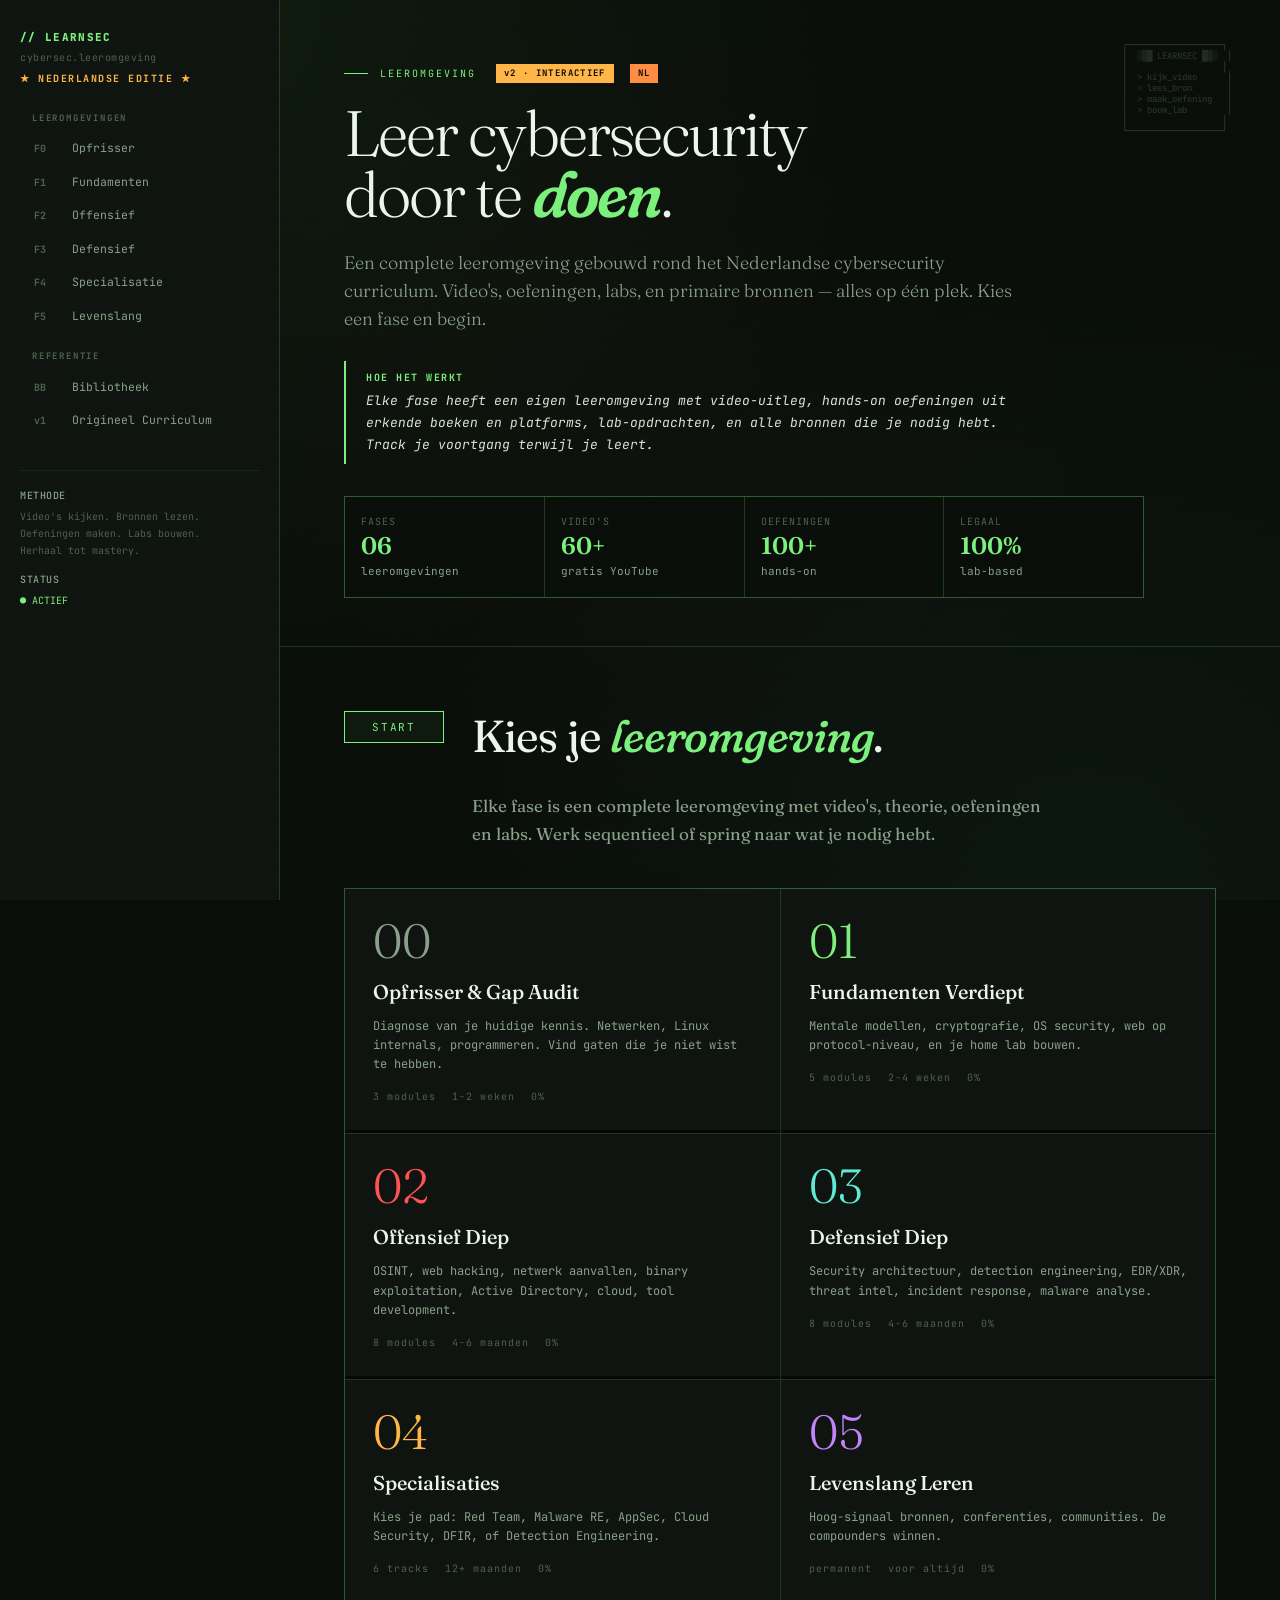
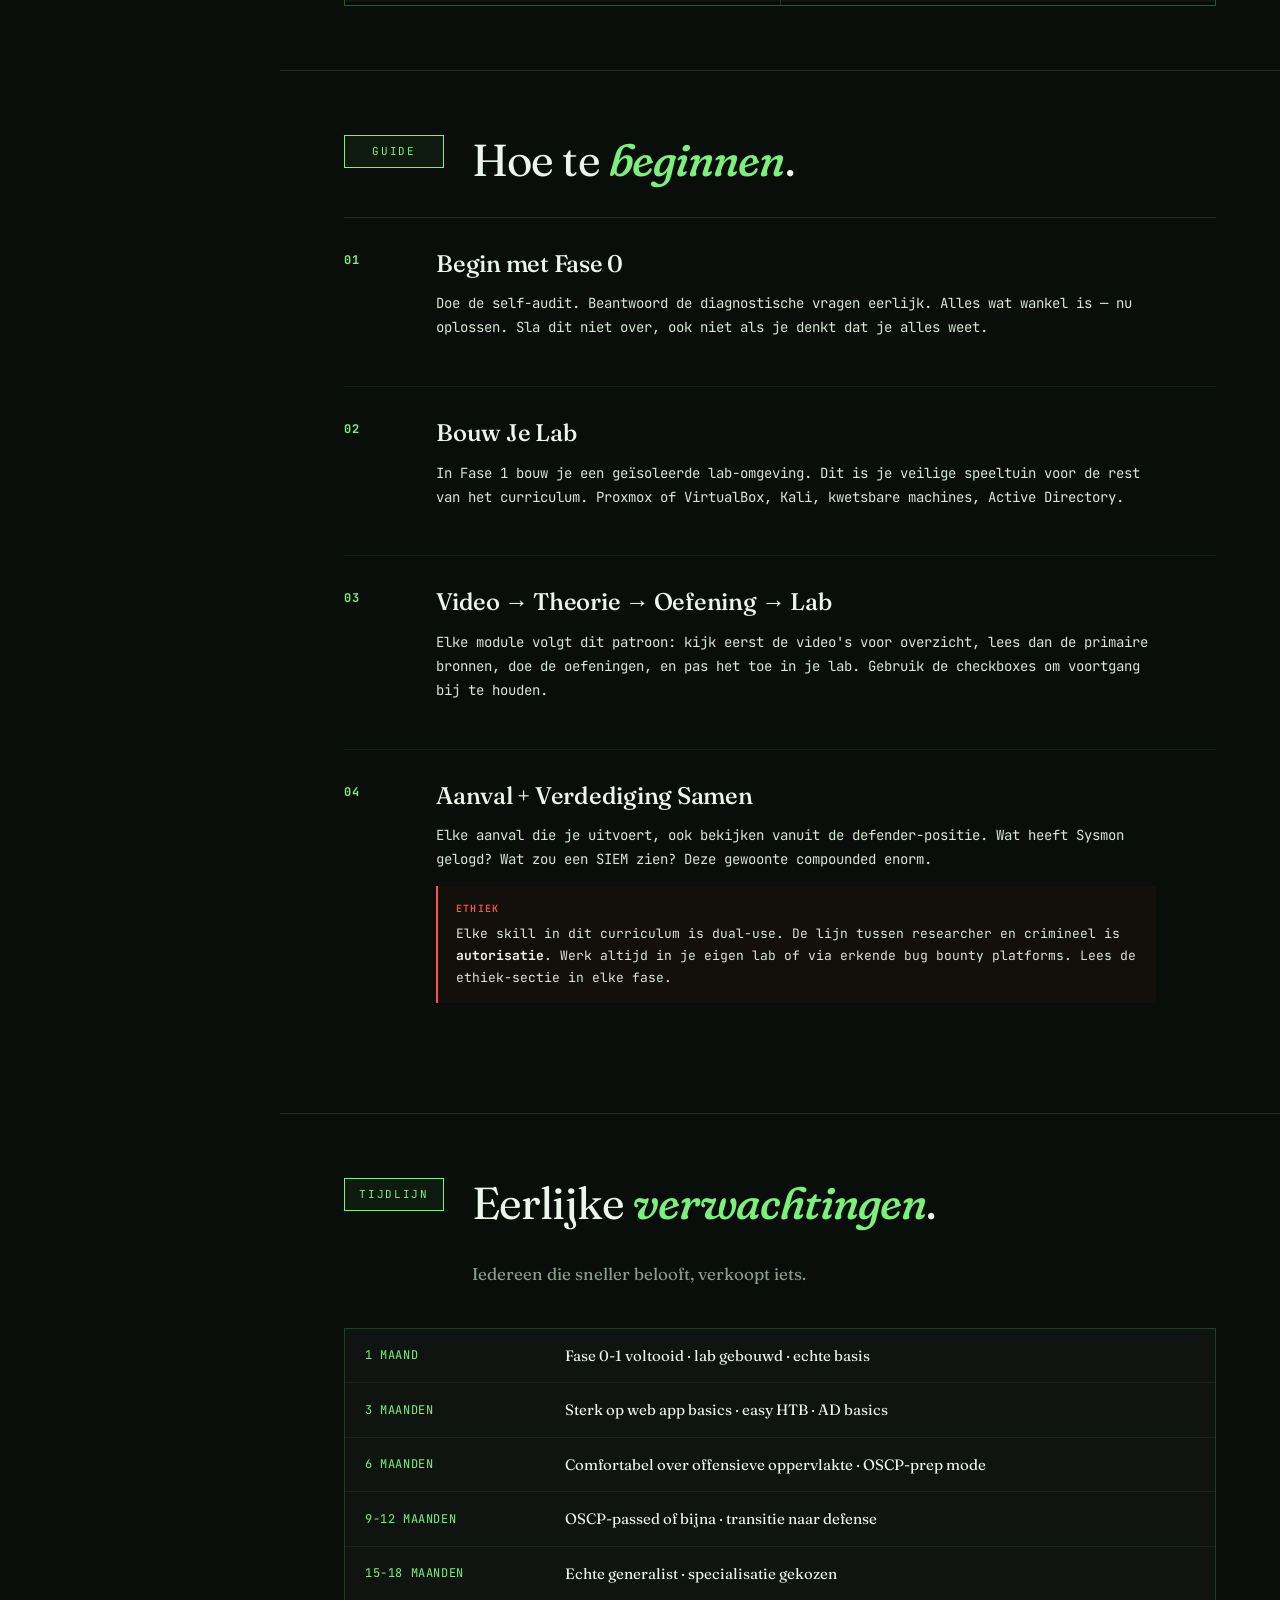
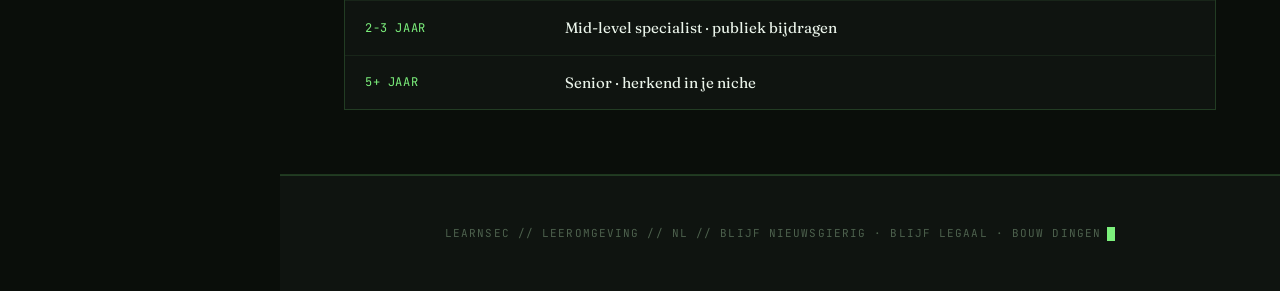
==== index.html @ a3b16a24 "Initial commit: LearnSec cybersecurity learning environment Dutch cybersecurity curriculum with 6 ph" ====
<!DOCTYPE html>
<html lang="nl">
<head>
<meta charset="UTF-8">
<meta name="viewport" content="width=device-width, initial-scale=1.0">
<meta name="phase-id" content="hub">
<title>LearnSec // Cybersecurity Leeromgeving</title>
<link rel="preconnect" href="https://fonts.googleapis.com">
<link rel="preconnect" href="https://fonts.gstatic.com" crossorigin>
<link href="https://fonts.googleapis.com/css2?family=JetBrains+Mono:wght@300;400;500;700;800&family=Fraunces:opsz,wght,SOFT@9..144,300;9..144,400;9..144,600;9..144,800&display=swap" rel="stylesheet">
<link rel="stylesheet" href="css/style.css">
</head>
<body>

<div class="frame">

  <aside>
    <div class="brand">// LEARNSEC</div>
    <div class="brand-sub">cybersec.leeromgeving</div>
    <div class="edition">&#9733; NEDERLANDSE EDITIE &#9733;</div>

    <div class="nav-section">
      <div class="nav-section-title">LEEROMGEVINGEN</div>
      <nav>
        <a href="pages/fase-0.html" class="phase-0"><span class="num">F0</span>Opfrisser</a>
        <a href="pages/fase-1.html"><span class="num">F1</span>Fundamenten</a>
        <a href="pages/fase-2.html" class="phase-2"><span class="num">F2</span>Offensief</a>
        <a href="pages/fase-3.html" class="phase-3"><span class="num">F3</span>Defensief</a>
        <a href="pages/fase-4.html" class="phase-4"><span class="num">F4</span>Specialisatie</a>
        <a href="pages/fase-5.html" class="phase-5"><span class="num">F5</span>Levenslang</a>
      </nav>
    </div>

    <div class="nav-section">
      <div class="nav-section-title">REFERENTIE</div>
      <nav>
        <a href="pages/bibliotheek.html"><span class="num">BB</span>Bibliotheek</a>
        <a href="cybersecurity_curriculum_NL.html"><span class="num">v1</span>Origineel Curriculum</a>
      </nav>
    </div>

    <div class="meta">
      <strong>METHODE</strong>
      Video's kijken. Bronnen lezen.<br>
      Oefeningen maken. Labs bouwen.<br>
      Herhaal tot mastery.
      <strong>STATUS</strong>
      <span style="color: var(--accent);">&#9679; ACTIEF</span>
    </div>
  </aside>

  <main id="top">

    <!-- HERO -->
    <div class="hero">
      <div class="ascii-dec">&#9484;&#9472;&#9472;&#9472;&#9472;&#9472;&#9472;&#9472;&#9472;&#9472;&#9472;&#9472;&#9472;&#9472;&#9472;&#9472;&#9472;&#9472;&#9472;&#9472;&#9488;
&#9474;  &#9617;&#9618;&#9619; LEARNSEC &#9619;&#9618;&#9617;  &#9474;
&#9474;                   &#9474;
&#9474;  > kijk_video      &#9474;
&#9474;  > lees_bron       &#9474;
&#9474;  > maak_oefening   &#9474;
&#9474;  > bouw_lab        &#9474;
&#9474;                   &#9474;
&#9492;&#9472;&#9472;&#9472;&#9472;&#9472;&#9472;&#9472;&#9472;&#9472;&#9472;&#9472;&#9472;&#9472;&#9472;&#9472;&#9472;&#9472;&#9472;&#9472;&#9496;</div>

      <div class="tag">LEEROMGEVING <span class="v2-badge">v2 &middot; INTERACTIEF</span><span class="lang">NL</span></div>
      <h1>Leer cybersecurity<br>door te <em>doen</em>.</h1>
      <p class="lede">Een complete leeromgeving gebouwd rond het Nederlandse cybersecurity curriculum. Video's, oefeningen, labs, en primaire bronnen &mdash; alles op &eacute;&eacute;n plek. Kies een fase en begin.</p>

      <div class="philosophy">
        <strong>HOE HET WERKT</strong>
        Elke fase heeft een eigen leeromgeving met video-uitleg, hands-on oefeningen uit erkende boeken en platforms, lab-opdrachten, en alle bronnen die je nodig hebt. Track je voortgang terwijl je leert.
      </div>

      <div class="hero-stats">
        <div class="stat"><div class="k">FASES</div><div class="v">06</div><div class="u">leeromgevingen</div></div>
        <div class="stat"><div class="k">VIDEO'S</div><div class="v">60+</div><div class="u">gratis YouTube</div></div>
        <div class="stat"><div class="k">OEFENINGEN</div><div class="v">100+</div><div class="u">hands-on</div></div>
        <div class="stat"><div class="k">LEGAAL</div><div class="v">100%</div><div class="u">lab-based</div></div>
      </div>
    </div>

    <!-- PHASE GRID -->
    <section>
      <div class="section-head">
        <div class="badge">START</div>
        <div>
          <h2>Kies je <em>leeromgeving</em>.</h2>
        </div>
      </div>
      <p class="section-intro">Elke fase is een complete leeromgeving met video's, theorie, oefeningen en labs. Werk sequentieel of spring naar wat je nodig hebt.</p>

      <div class="phase-grid">

        <a href="pages/fase-0.html" class="phase-card p0" data-phase="fase-0">
          <div class="phase-num">00</div>
          <div class="phase-title">Opfrisser &amp; Gap Audit</div>
          <div class="phase-desc">Diagnose van je huidige kennis. Netwerken, Linux internals, programmeren. Vind gaten die je niet wist te hebben.</div>
          <div class="phase-meta">
            <span>3 modules</span>
            <span>1-2 weken</span>
            <span class="phase-pct"></span>
          </div>
          <div class="phase-progress"><div class="fill"></div></div>
        </a>

        <a href="pages/fase-1.html" class="phase-card p1" data-phase="fase-1">
          <div class="phase-num">01</div>
          <div class="phase-title">Fundamenten Verdiept</div>
          <div class="phase-desc">Mentale modellen, cryptografie, OS security, web op protocol-niveau, en je home lab bouwen.</div>
          <div class="phase-meta">
            <span>5 modules</span>
            <span>2-4 weken</span>
            <span class="phase-pct"></span>
          </div>
          <div class="phase-progress"><div class="fill"></div></div>
        </a>

        <a href="pages/fase-2.html" class="phase-card p2" data-phase="fase-2">
          <div class="phase-num">02</div>
          <div class="phase-title">Offensief Diep</div>
          <div class="phase-desc">OSINT, web hacking, netwerk aanvallen, binary exploitation, Active Directory, cloud, tool development.</div>
          <div class="phase-meta">
            <span>8 modules</span>
            <span>4-6 maanden</span>
            <span class="phase-pct"></span>
          </div>
          <div class="phase-progress"><div class="fill"></div></div>
        </a>

        <a href="pages/fase-3.html" class="phase-card p3" data-phase="fase-3">
          <div class="phase-num">03</div>
          <div class="phase-title">Defensief Diep</div>
          <div class="phase-desc">Security architectuur, detection engineering, EDR/XDR, threat intel, incident response, malware analyse.</div>
          <div class="phase-meta">
            <span>8 modules</span>
            <span>4-6 maanden</span>
            <span class="phase-pct"></span>
          </div>
          <div class="phase-progress"><div class="fill"></div></div>
        </a>

        <a href="pages/fase-4.html" class="phase-card p4" data-phase="fase-4">
          <div class="phase-num">04</div>
          <div class="phase-title">Specialisaties</div>
          <div class="phase-desc">Kies je pad: Red Team, Malware RE, AppSec, Cloud Security, DFIR, of Detection Engineering.</div>
          <div class="phase-meta">
            <span>6 tracks</span>
            <span>12+ maanden</span>
            <span class="phase-pct"></span>
          </div>
          <div class="phase-progress"><div class="fill"></div></div>
        </a>

        <a href="pages/fase-5.html" class="phase-card p5" data-phase="fase-5">
          <div class="phase-num">05</div>
          <div class="phase-title">Levenslang Leren</div>
          <div class="phase-desc">Hoog-signaal bronnen, conferenties, communities. De compounders winnen.</div>
          <div class="phase-meta">
            <span>permanent</span>
            <span>voor altijd</span>
            <span class="phase-pct"></span>
          </div>
          <div class="phase-progress"><div class="fill"></div></div>
        </a>

      </div>
    </section>

    <!-- QUICK START -->
    <section>
      <div class="section-head">
        <div class="badge">GUIDE</div>
        <div>
          <h2>Hoe te <em>beginnen</em>.</h2>
        </div>
      </div>

      <div class="modules">
        <div class="module">
          <div class="num">01</div>
          <div class="body">
            <h3>Begin met Fase 0</h3>
            <p class="desc">Doe de self-audit. Beantwoord de diagnostische vragen eerlijk. Alles wat wankel is &mdash; nu oplossen. Sla dit niet over, ook niet als je denkt dat je alles weet.</p>
          </div>
        </div>

        <div class="module">
          <div class="num">02</div>
          <div class="body">
            <h3>Bouw Je Lab</h3>
            <p class="desc">In Fase 1 bouw je een ge&iuml;soleerde lab-omgeving. Dit is je veilige speeltuin voor de rest van het curriculum. Proxmox of VirtualBox, Kali, kwetsbare machines, Active Directory.</p>
          </div>
        </div>

        <div class="module">
          <div class="num">03</div>
          <div class="body">
            <h3>Video &rarr; Theorie &rarr; Oefening &rarr; Lab</h3>
            <p class="desc">Elke module volgt dit patroon: kijk eerst de video's voor overzicht, lees dan de primaire bronnen, doe de oefeningen, en pas het toe in je lab. Gebruik de checkboxes om voortgang bij te houden.</p>
          </div>
        </div>

        <div class="module">
          <div class="num">04</div>
          <div class="body">
            <h3>Aanval + Verdediging Samen</h3>
            <p class="desc">Elke aanval die je uitvoert, ook bekijken vanuit de defender-positie. Wat heeft Sysmon gelogd? Wat zou een SIEM zien? Deze gewoonte compounded enorm.</p>
            <div class="callout warn">
              <strong class="label">Ethiek</strong>
              Elke skill in dit curriculum is dual-use. De lijn tussen researcher en crimineel is <strong>autorisatie</strong>. Werk altijd in je eigen lab of via erkende bug bounty platforms. Lees de ethiek-sectie in elke fase.
            </div>
          </div>
        </div>
      </div>
    </section>

    <!-- TIMELINE -->
    <section>
      <div class="section-head">
        <div class="badge">TIJDLIJN</div>
        <div>
          <h2>Eerlijke <em>verwachtingen</em>.</h2>
        </div>
      </div>
      <p class="section-intro">Iedereen die sneller belooft, verkoopt iets.</p>

      <div class="timeline">
        <div class="row"><div class="time">1 MAAND</div><div class="state">Fase 0-1 voltooid &middot; lab gebouwd &middot; echte basis</div></div>
        <div class="row"><div class="time">3 MAANDEN</div><div class="state">Sterk op web app basics &middot; easy HTB &middot; AD basics</div></div>
        <div class="row"><div class="time">6 MAANDEN</div><div class="state">Comfortabel over offensieve oppervlakte &middot; OSCP-prep mode</div></div>
        <div class="row"><div class="time">9-12 MAANDEN</div><div class="state">OSCP-passed of bijna &middot; transitie naar defense</div></div>
        <div class="row"><div class="time">15-18 MAANDEN</div><div class="state">Echte generalist &middot; specialisatie gekozen</div></div>
        <div class="row"><div class="time">2-3 JAAR</div><div class="state">Mid-level specialist &middot; publiek bijdragen</div></div>
        <div class="row"><div class="time">5+ JAAR</div><div class="state">Senior &middot; herkend in je niche</div></div>
      </div>
    </section>

    <footer>
      LEARNSEC // LEEROMGEVING // NL // BLIJF NIEUWSGIERIG &middot; BLIJF LEGAAL &middot; BOUW DINGEN<span class="cursor"></span>
    </footer>

  </main>
</div>

<script src="js/progress.js"></script>
</body>
</html>
---- css/style.css ----
/* ============================================================
   LEARNSEC — Shared Design System
   Dark hacker aesthetic · Dutch cybersecurity curriculum
   ============================================================ */

:root {
  --bg: #0a0e0a;
  --bg-elev: #0f1410;
  --bg-panel: #131913;
  --bg-deep: #060906;
  --bg-card: #111611;
  --ink: #d8e6d8;
  --ink-bright: #ebf5eb;
  --ink-dim: #8aa08a;
  --ink-faint: #4d614d;
  --accent: #7cf07c;
  --accent-hot: #ff5252;
  --accent-amber: #ffb547;
  --accent-cyan: #5eead4;
  --accent-violet: #c084fc;
  --accent-orange: #ff8c42;
  --rule: rgba(124, 240, 124, 0.18);
  --rule-soft: rgba(124, 240, 124, 0.08);
  --mono: 'JetBrains Mono', ui-monospace, SFMono-Regular, monospace;
  --serif: 'Fraunces', Georgia, serif;
  --radius: 2px;
  --transition: 0.15s ease;
}

/* ---- RESET ---- */
*, *::before, *::after { box-sizing: border-box; margin: 0; padding: 0; }
html { scroll-behavior: smooth; }

body {
  background: var(--bg);
  color: var(--ink);
  font-family: var(--mono);
  font-size: 14px;
  line-height: 1.7;
  min-height: 100vh;
  overflow-x: hidden;
}

/* Scanline overlay */
body::before {
  content: '';
  position: fixed; inset: 0;
  background: repeating-linear-gradient(0deg,
    rgba(124, 240, 124, 0.022) 0px,
    rgba(124, 240, 124, 0.022) 1px,
    transparent 1px, transparent 3px);
  pointer-events: none;
  z-index: 1000;
  mix-blend-mode: overlay;
}

/* Ambient glow */
body::after {
  content: '';
  position: fixed; inset: 0;
  background-image:
    radial-gradient(circle at 15% 0%, rgba(124, 240, 124, 0.06) 0%, transparent 50%),
    radial-gradient(circle at 85% 100%, rgba(94, 234, 212, 0.04) 0%, transparent 50%),
    radial-gradient(circle at 50% 50%, rgba(255, 82, 82, 0.02) 0%, transparent 60%);
  pointer-events: none;
  z-index: -1;
}

/* ---- SELECTION ---- */
::selection { background: var(--accent); color: var(--bg); }

/* ---- SCROLLBAR ---- */
::-webkit-scrollbar { width: 8px; height: 8px; }
::-webkit-scrollbar-track { background: var(--bg); }
::-webkit-scrollbar-thumb { background: var(--rule); border-radius: 4px; }
::-webkit-scrollbar-thumb:hover { background: var(--accent); }

/* ============================================================
   LAYOUT — Sidebar + Main
   ============================================================ */

.frame {
  display: grid;
  grid-template-columns: 280px 1fr;
  min-height: 100vh;
}

/* ---- SIDEBAR ---- */
aside {
  background: var(--bg-elev);
  border-right: 1px solid var(--rule);
  padding: 28px 20px;
  position: sticky;
  top: 0;
  height: 100vh;
  overflow-y: auto;
  display: flex;
  flex-direction: column;
}

aside .brand {
  font-family: var(--mono);
  font-weight: 800;
  font-size: 11px;
  letter-spacing: 0.12em;
  color: var(--accent);
  margin-bottom: 2px;
}

aside .brand-sub {
  font-size: 10px;
  color: var(--ink-faint);
  margin-bottom: 4px;
  letter-spacing: 0.05em;
}

aside .edition {
  font-size: 10px;
  color: var(--accent-amber);
  letter-spacing: 0.15em;
  font-weight: 700;
  margin-bottom: 24px;
}

aside .nav-section { margin-bottom: 18px; }

aside .nav-section-title {
  font-size: 9px;
  color: var(--ink-faint);
  letter-spacing: 0.2em;
  padding: 0 12px 6px;
  font-weight: 700;
}

aside nav { display: flex; flex-direction: column; gap: 2px; }

aside nav a {
  color: var(--ink-dim);
  text-decoration: none;
  padding: 6px 12px;
  font-size: 11.5px;
  border-left: 2px solid transparent;
  transition: all var(--transition);
  display: flex;
  gap: 10px;
  align-items: baseline;
}

aside nav a:hover,
aside nav a.active {
  color: var(--accent);
  border-left-color: var(--accent);
  background: rgba(124, 240, 124, 0.04);
}

aside nav a .num {
  font-weight: 700;
  color: var(--ink-faint);
  min-width: 28px;
  font-size: 10px;
}

aside nav a:hover .num,
aside nav a.active .num { color: var(--accent); }

/* Phase color variants for nav */
aside nav a.phase-0:hover,
aside nav a.phase-0.active { color: var(--ink-dim); border-left-color: var(--ink-dim); }
aside nav a.phase-2:hover,
aside nav a.phase-2.active { color: var(--accent-hot); border-left-color: var(--accent-hot); }
aside nav a.phase-3:hover,
aside nav a.phase-3.active { color: var(--accent-cyan); border-left-color: var(--accent-cyan); }
aside nav a.phase-4:hover,
aside nav a.phase-4.active { color: var(--accent-amber); border-left-color: var(--accent-amber); }
aside nav a.phase-5:hover,
aside nav a.phase-5.active { color: var(--accent-violet); border-left-color: var(--accent-violet); }

aside .back-link {
  margin-top: auto;
  padding-top: 16px;
  border-top: 1px solid var(--rule-soft);
}

aside .back-link a {
  color: var(--ink-faint);
  text-decoration: none;
  font-size: 11px;
  display: flex;
  align-items: center;
  gap: 8px;
  transition: color var(--transition);
}

aside .back-link a:hover { color: var(--accent); }

aside .meta {
  margin-top: 16px;
  padding-top: 16px;
  border-top: 1px solid var(--rule-soft);
  font-size: 10px;
  color: var(--ink-faint);
  line-height: 1.7;
}

aside .meta strong {
  color: var(--ink-dim);
  display: block;
  margin-bottom: 4px;
  margin-top: 12px;
  font-weight: 500;
  letter-spacing: 0.05em;
}

aside .meta strong:first-child { margin-top: 0; }

/* ---- MAIN ---- */
main { padding: 0; max-width: 100%; overflow-x: hidden; }

/* ---- INLINE LINKS ---- */
main a {
  color: var(--accent-cyan);
  text-decoration: none;
  border-bottom: 1px dotted rgba(94, 234, 212, 0.4);
  transition: all var(--transition);
}
main a:hover {
  color: var(--accent);
  border-bottom-color: var(--accent);
  background: rgba(124, 240, 124, 0.05);
}
main a:visited { color: var(--accent-violet); border-bottom-color: rgba(192, 132, 252, 0.3); }
main a:visited:hover { color: var(--accent); border-bottom-color: var(--accent); }

/* ============================================================
   HERO SECTION
   ============================================================ */

.hero {
  padding: 64px 64px 48px;
  border-bottom: 1px solid var(--rule);
  position: relative;
  overflow: hidden;
}

.hero .tag {
  font-size: 10px;
  letter-spacing: 0.2em;
  color: var(--accent);
  margin-bottom: 20px;
  display: flex;
  align-items: center;
  gap: 12px;
}

.hero .tag::before { content: ''; width: 24px; height: 1px; background: var(--accent); }

.hero .tag .badge-pill {
  padding: 2px 8px;
  letter-spacing: 0.15em;
  font-weight: 700;
  font-size: 9px;
  margin-left: 4px;
  color: var(--bg);
}

.hero .tag .v2-badge { background: var(--accent-amber); color: var(--bg); padding: 2px 8px; letter-spacing: 0.15em; font-weight: 700; font-size: 9px; margin-left: 8px; }
.hero .tag .lang { background: var(--accent-orange); color: var(--bg); padding: 2px 8px; letter-spacing: 0.15em; font-weight: 700; font-size: 9px; margin-left: 4px; }
.hero .tag .phase-badge { background: var(--accent); color: var(--bg); padding: 2px 8px; letter-spacing: 0.15em; font-weight: 700; font-size: 9px; margin-left: 4px; }

.hero h1 {
  font-family: var(--serif);
  font-weight: 300;
  font-size: clamp(40px, 5vw, 72px);
  line-height: 0.95;
  letter-spacing: -0.03em;
  margin-bottom: 24px;
  color: var(--ink-bright);
}

.hero h1 em {
  font-style: italic;
  font-weight: 600;
  color: var(--accent);
  font-variation-settings: "SOFT" 80;
}

.hero .lede {
  font-family: var(--serif);
  font-weight: 300;
  font-size: 18px;
  line-height: 1.55;
  color: var(--ink-dim);
  max-width: 680px;
  margin-bottom: 28px;
}

.hero .philosophy {
  border-left: 2px solid var(--accent);
  padding: 8px 0 8px 20px;
  margin-bottom: 32px;
  max-width: 680px;
  color: var(--ink);
  font-size: 13px;
  font-style: italic;
}

.hero .philosophy strong {
  color: var(--accent);
  font-style: normal;
  display: block;
  margin-bottom: 4px;
  font-size: 10px;
  letter-spacing: 0.15em;
}

/* Hero Stats Grid */
.hero-stats {
  display: grid;
  grid-template-columns: repeat(auto-fit, minmax(160px, 1fr));
  gap: 1px;
  background: var(--rule);
  border: 1px solid var(--rule);
  max-width: 800px;
}

.hero-stats .stat { background: var(--bg); padding: 16px; }
.hero-stats .stat .k { font-size: 10px; color: var(--ink-faint); letter-spacing: 0.1em; margin-bottom: 4px; }
.hero-stats .stat .v { font-family: var(--serif); font-size: 24px; font-weight: 600; color: var(--accent); line-height: 1; }
.hero-stats .stat .u { font-size: 11px; color: var(--ink-dim); margin-top: 4px; }

/* ============================================================
   SECTION
   ============================================================ */

section {
  padding: 64px;
  border-bottom: 1px solid var(--rule);
}

.section-head {
  display: grid;
  grid-template-columns: 100px 1fr;
  gap: 28px;
  margin-bottom: 32px;
  align-items: start;
}

.section-head .badge {
  font-family: var(--mono);
  font-size: 11px;
  letter-spacing: 0.15em;
  border: 1px solid var(--accent);
  padding: 6px 10px;
  text-align: center;
  color: var(--accent);
  background: rgba(124, 240, 124, 0.05);
}

.section-head h2 {
  font-family: var(--serif);
  font-size: clamp(28px, 3.5vw, 48px);
  font-weight: 400;
  line-height: 1.1;
  letter-spacing: -0.02em;
  color: var(--ink-bright);
}

.section-head h2 em {
  font-style: italic;
  color: var(--accent);
  font-weight: 500;
  font-variation-settings: "SOFT" 80;
}

.section-head .duration {
  font-size: 11px;
  color: var(--ink-faint);
  margin-top: 10px;
  letter-spacing: 0.1em;
}

.section-intro {
  font-family: var(--serif);
  font-size: 17px;
  line-height: 1.65;
  color: var(--ink-dim);
  max-width: 720px;
  margin-bottom: 40px;
  padding-left: 128px;
}

/* Phase color variants */
.phase-0 .section-head .badge { border-color: var(--ink-dim); color: var(--ink-dim); background: rgba(138,160,138,0.05); }
.phase-1 .section-head .badge { border-color: var(--accent); color: var(--accent); }
.phase-2 .section-head .badge { border-color: var(--accent-hot); color: var(--accent-hot); background: rgba(255,82,82,0.05); }
.phase-2 .section-head h2 em { color: var(--accent-hot); }
.phase-3 .section-head .badge { border-color: var(--accent-cyan); color: var(--accent-cyan); background: rgba(94,234,212,0.05); }
.phase-3 .section-head h2 em { color: var(--accent-cyan); }
.phase-4 .section-head .badge { border-color: var(--accent-amber); color: var(--accent-amber); background: rgba(255,181,71,0.05); }
.phase-4 .section-head h2 em { color: var(--accent-amber); }
.phase-5 .section-head .badge { border-color: var(--accent-violet); color: var(--accent-violet); background: rgba(192,132,252,0.05); }
.phase-5 .section-head h2 em { color: var(--accent-violet); }

/* ============================================================
   MODULES
   ============================================================ */

.modules { display: flex; flex-direction: column; gap: 0; }

.module {
  display: grid;
  grid-template-columns: 64px 1fr;
  gap: 28px;
  padding: 32px 0;
  border-top: 1px solid var(--rule-soft);
}

.module:first-child { border-top: 1px solid var(--rule); }

.module .num {
  font-family: var(--mono);
  font-size: 12px;
  color: var(--accent);
  font-weight: 700;
  letter-spacing: 0.05em;
}

.module .body h3 {
  font-family: var(--serif);
  font-size: 24px;
  font-weight: 500;
  margin-bottom: 14px;
  color: var(--ink-bright);
  letter-spacing: -0.01em;
  line-height: 1.2;
}

.module .body h4 {
  font-family: var(--mono);
  font-size: 11px;
  font-weight: 700;
  text-transform: uppercase;
  letter-spacing: 0.15em;
  color: var(--accent);
  margin: 18px 0 10px;
}

.module .body .desc {
  color: var(--ink);
  margin-bottom: 14px;
  max-width: 720px;
  font-size: 14px;
}

.module .body p {
  color: var(--ink-dim);
  margin-bottom: 12px;
  max-width: 720px;
}

.module .body ul { list-style: none; margin-bottom: 12px; }

.module .body ul li {
  color: var(--ink);
  padding: 3px 0 3px 20px;
  position: relative;
  font-size: 13px;
  line-height: 1.6;
}

.module .body ul li::before {
  content: '\25B8';
  position: absolute;
  left: 0;
  color: var(--accent);
  font-size: 10px;
  top: 6px;
}

.module .body ul li em {
  font-style: italic;
  color: var(--accent-amber);
}

.module .body strong { color: var(--ink-bright); font-weight: 700; }
.module .body code {
  font-family: var(--mono);
  background: var(--bg-deep);
  color: var(--accent);
  padding: 2px 6px;
  font-size: 12px;
  border: 1px solid var(--rule-soft);
}

/* ============================================================
   CALLOUT BOXES
   ============================================================ */

.callout {
  margin: 14px 0;
  padding: 14px 18px;
  border-left: 2px solid var(--accent);
  background: var(--bg-panel);
  font-size: 13px;
  color: var(--ink);
  max-width: 720px;
}

.callout strong.label {
  color: var(--accent);
  font-weight: 600;
  text-transform: uppercase;
  letter-spacing: 0.12em;
  font-size: 10px;
  display: block;
  margin-bottom: 6px;
}

.callout.resources { border-left-color: var(--accent-cyan); }
.callout.resources strong.label { color: var(--accent-cyan); }
.callout.lab { border-left-color: var(--accent-amber); }
.callout.lab strong.label { color: var(--accent-amber); }
.callout.read { border-left-color: var(--accent-violet); }
.callout.read strong.label { color: var(--accent-violet); }
.callout.warn { border-left-color: var(--accent-hot); background: rgba(255,82,82,0.04); }
.callout.warn strong.label { color: var(--accent-hot); }

/* ============================================================
   VIDEO GRID — Embedded YouTube
   ============================================================ */

.video-section {
  margin: 24px 0;
}

.video-section h4 {
  font-family: var(--mono);
  font-size: 11px;
  font-weight: 700;
  text-transform: uppercase;
  letter-spacing: 0.15em;
  color: var(--accent-cyan);
  margin-bottom: 16px;
  display: flex;
  align-items: center;
  gap: 8px;
}

.video-section h4::before {
  content: '\25B6';
  font-size: 9px;
}

.video-grid {
  display: grid;
  grid-template-columns: repeat(auto-fit, minmax(320px, 1fr));
  gap: 16px;
  margin-bottom: 20px;
}

.video-card {
  background: var(--bg-deep);
  border: 1px solid var(--rule-soft);
  overflow: hidden;
  transition: border-color var(--transition);
}

.video-card:hover {
  border-color: var(--accent-cyan);
}

.video-card .video-embed {
  position: relative;
  padding-bottom: 56.25%;
  height: 0;
  overflow: hidden;
  background: #000;
}

.video-card .video-embed iframe {
  position: absolute;
  top: 0;
  left: 0;
  width: 100%;
  height: 100%;
  border: 0;
}

.video-card .video-info {
  padding: 12px 14px;
}

.video-card .video-title {
  font-size: 12px;
  font-weight: 600;
  color: var(--ink-bright);
  margin-bottom: 4px;
  line-height: 1.4;
}

.video-card .video-channel {
  font-size: 10px;
  color: var(--ink-faint);
  letter-spacing: 0.05em;
}

.video-card .video-desc {
  font-size: 11px;
  color: var(--ink-dim);
  margin-top: 6px;
  line-height: 1.5;
}

/* ============================================================
   EXERCISE BOXES
   ============================================================ */

.exercise-section {
  margin: 24px 0;
}

.exercise-section > h4 {
  font-family: var(--mono);
  font-size: 11px;
  font-weight: 700;
  text-transform: uppercase;
  letter-spacing: 0.15em;
  color: var(--accent-amber);
  margin-bottom: 16px;
  display: flex;
  align-items: center;
  gap: 8px;
}

.exercise-section > h4::before {
  content: '\2692';
  font-size: 13px;
}

.exercise {
  background: var(--bg-panel);
  border: 1px solid var(--rule-soft);
  border-left: 3px solid var(--accent-amber);
  padding: 18px 20px;
  margin-bottom: 12px;
  max-width: 720px;
}

.exercise .exercise-header {
  display: flex;
  align-items: center;
  gap: 12px;
  margin-bottom: 10px;
}

.exercise .exercise-num {
  font-family: var(--mono);
  font-size: 10px;
  font-weight: 700;
  color: var(--accent-amber);
  background: rgba(255, 181, 71, 0.1);
  padding: 2px 8px;
  letter-spacing: 0.1em;
}

.exercise .exercise-difficulty {
  font-size: 9px;
  letter-spacing: 0.1em;
  font-weight: 700;
  padding: 2px 8px;
}

.exercise .exercise-difficulty.easy {
  color: var(--accent);
  background: rgba(124, 240, 124, 0.1);
}

.exercise .exercise-difficulty.medium {
  color: var(--accent-amber);
  background: rgba(255, 181, 71, 0.1);
}

.exercise .exercise-difficulty.hard {
  color: var(--accent-hot);
  background: rgba(255, 82, 82, 0.1);
}

.exercise .exercise-title {
  font-family: var(--serif);
  font-size: 16px;
  font-weight: 500;
  color: var(--ink-bright);
  margin-bottom: 8px;
}

.exercise .exercise-desc {
  font-size: 13px;
  color: var(--ink);
  line-height: 1.6;
  margin-bottom: 8px;
}

.exercise .exercise-source {
  font-size: 10px;
  color: var(--ink-faint);
  letter-spacing: 0.05em;
  border-top: 1px dashed var(--rule-soft);
  padding-top: 8px;
  margin-top: 8px;
}

/* ============================================================
   PROGRESS TRACKING — Checkboxes
   ============================================================ */

.progress-bar-container {
  background: var(--bg-deep);
  border: 1px solid var(--rule-soft);
  padding: 16px 20px;
  margin-bottom: 24px;
  max-width: 720px;
}

.progress-bar-header {
  display: flex;
  justify-content: space-between;
  align-items: center;
  margin-bottom: 10px;
}

.progress-bar-label {
  font-size: 10px;
  color: var(--ink-faint);
  letter-spacing: 0.15em;
  font-weight: 700;
}

.progress-bar-pct {
  font-size: 12px;
  color: var(--accent);
  font-weight: 700;
}

.progress-bar {
  height: 4px;
  background: var(--bg-panel);
  border-radius: 2px;
  overflow: hidden;
}

.progress-bar .fill {
  height: 100%;
  background: var(--accent);
  border-radius: 2px;
  transition: width 0.4s ease;
  width: 0%;
}

/* Checkbox items */
.checklist { list-style: none; margin: 16px 0; }

.checklist li {
  display: flex;
  align-items: flex-start;
  gap: 10px;
  padding: 6px 0;
  font-size: 13px;
  color: var(--ink);
  line-height: 1.5;
}

.checklist li input[type="checkbox"] {
  appearance: none;
  -webkit-appearance: none;
  width: 16px;
  height: 16px;
  min-width: 16px;
  border: 1px solid var(--rule);
  background: var(--bg-deep);
  cursor: pointer;
  position: relative;
  top: 2px;
  transition: all var(--transition);
}

.checklist li input[type="checkbox"]:checked {
  background: var(--accent);
  border-color: var(--accent);
}

.checklist li input[type="checkbox"]:checked::after {
  content: '\2713';
  position: absolute;
  top: -1px;
  left: 2px;
  font-size: 12px;
  color: var(--bg);
  font-weight: 700;
}

.checklist li.completed {
  color: var(--ink-dim);
  text-decoration: line-through;
  text-decoration-color: var(--ink-faint);
}

/* ============================================================
   HUB PAGE — Phase Cards
   ============================================================ */

.phase-grid {
  display: grid;
  grid-template-columns: repeat(auto-fit, minmax(300px, 1fr));
  gap: 1px;
  background: var(--rule);
  border: 1px solid var(--rule);
}

.phase-card {
  background: var(--bg-elev);
  padding: 28px;
  text-decoration: none;
  transition: all 0.2s ease;
  position: relative;
  display: block;
  border: none;
}

.phase-card:hover {
  background: var(--bg-panel);
}

.phase-card:visited { color: inherit; }
.phase-card:hover { border-bottom: none; }

.phase-card .phase-num {
  font-family: var(--serif);
  font-size: 48px;
  font-weight: 300;
  line-height: 1;
  margin-bottom: 10px;
  color: var(--accent);
}

.phase-card.p0 .phase-num { color: var(--ink-dim); }
.phase-card.p2 .phase-num { color: var(--accent-hot); }
.phase-card.p3 .phase-num { color: var(--accent-cyan); }
.phase-card.p4 .phase-num { color: var(--accent-amber); }
.phase-card.p5 .phase-num { color: var(--accent-violet); }

.phase-card .phase-title {
  font-family: var(--serif);
  font-size: 20px;
  font-weight: 500;
  color: var(--ink-bright);
  margin-bottom: 8px;
}

.phase-card .phase-desc {
  font-size: 12px;
  color: var(--ink-dim);
  line-height: 1.6;
  margin-bottom: 14px;
}

.phase-card .phase-meta {
  font-size: 10px;
  color: var(--ink-faint);
  letter-spacing: 0.1em;
  display: flex;
  gap: 16px;
}

.phase-card .phase-progress {
  height: 3px;
  background: var(--bg-deep);
  position: absolute;
  bottom: 0;
  left: 0;
  right: 0;
}

.phase-card .phase-progress .fill {
  height: 100%;
  background: var(--accent);
  transition: width 0.4s ease;
}

.phase-card.p2 .phase-progress .fill { background: var(--accent-hot); }
.phase-card.p3 .phase-progress .fill { background: var(--accent-cyan); }
.phase-card.p4 .phase-progress .fill { background: var(--accent-amber); }
.phase-card.p5 .phase-progress .fill { background: var(--accent-violet); }

/* ============================================================
   TRACKS GRID (Phase 4 specializations)
   ============================================================ */

.tracks {
  display: grid;
  grid-template-columns: repeat(auto-fit, minmax(300px, 1fr));
  gap: 1px;
  background: var(--rule);
  border: 1px solid var(--rule);
}

.track { background: var(--bg-elev); padding: 24px; }

.track .letter {
  font-family: var(--serif);
  font-size: 48px;
  color: var(--accent-amber);
  line-height: 1;
  margin-bottom: 10px;
  font-weight: 300;
}

.track h4 {
  font-family: var(--serif);
  font-size: 18px;
  font-weight: 500;
  margin-bottom: 8px;
  color: var(--ink-bright);
}

.track .summary {
  font-size: 12px;
  color: var(--ink-dim);
  margin-bottom: 12px;
  line-height: 1.6;
  font-style: italic;
}

.track .mastery-label {
  font-size: 9px;
  color: var(--accent-amber);
  letter-spacing: 0.15em;
  font-weight: 700;
  margin-bottom: 6px;
}

.track .mastery {
  font-size: 11.5px;
  color: var(--ink);
  line-height: 1.6;
  margin-bottom: 12px;
}

.track .resources-line {
  font-size: 11px;
  color: var(--ink-dim);
  margin: 8px 0;
  line-height: 1.5;
}

.track .certs {
  font-size: 10px;
  color: var(--accent-amber);
  letter-spacing: 0.05em;
  border-top: 1px dashed var(--rule);
  padding-top: 10px;
  margin-top: 10px;
}

/* ============================================================
   TIMELINE
   ============================================================ */

.timeline {
  border: 1px solid var(--rule);
  background: var(--bg-elev);
}

.timeline .row {
  display: grid;
  grid-template-columns: 200px 1fr;
  border-bottom: 1px solid var(--rule-soft);
  padding: 14px 20px;
  align-items: center;
}

.timeline .row:last-child { border-bottom: none; }
.timeline .time { font-family: var(--mono); font-size: 12px; color: var(--accent); letter-spacing: 0.05em; }
.timeline .state { font-family: var(--serif); font-size: 15px; color: var(--ink-bright); }

/* ============================================================
   LIBRARY
   ============================================================ */

.library-section { margin-bottom: 28px; }

.library-section h3 {
  font-family: var(--mono);
  font-size: 10px;
  color: var(--accent);
  letter-spacing: 0.2em;
  margin-bottom: 14px;
  font-weight: 700;
}

.books-grid {
  display: grid;
  grid-template-columns: repeat(auto-fit, minmax(280px, 1fr));
  gap: 10px;
}

.book {
  padding: 14px 18px;
  border-left: 2px solid var(--accent);
  background: var(--bg-panel);
}

.book .title {
  font-family: var(--serif);
  font-size: 14px;
  font-weight: 500;
  color: var(--ink-bright);
  margin-bottom: 4px;
  font-style: italic;
}

.book .title a { color: var(--ink-bright); border-bottom-color: rgba(216, 230, 216, 0.3); }
.book .title a:hover { color: var(--accent); }
.book .author { font-size: 10px; color: var(--ink-faint); letter-spacing: 0.08em; }

/* ============================================================
   NL CONTEXT CARDS
   ============================================================ */

.nl-context-cards {
  display: grid;
  grid-template-columns: repeat(auto-fit, minmax(260px, 1fr));
  gap: 1px;
  background: var(--rule);
  border: 1px solid var(--rule);
}

.nl-card { background: var(--bg-elev); padding: 22px; }

.nl-card h4 {
  font-family: var(--mono);
  font-size: 10px;
  letter-spacing: 0.15em;
  color: var(--accent-orange);
  margin-bottom: 10px;
  font-weight: 700;
}

.nl-card p { font-size: 12px; color: var(--ink); line-height: 1.6; }

/* ============================================================
   ETHICS BOX
   ============================================================ */

.ethics {
  background: linear-gradient(135deg, rgba(255,82,82,0.08), rgba(255,82,82,0.02));
  border: 1px solid rgba(255,82,82,0.3);
  padding: 32px;
  position: relative;
}

.ethics::before {
  content: 'KRITIEK \00B7  LEES ELKE FASE';
  position: absolute;
  top: -1px;
  left: 24px;
  background: var(--bg);
  padding: 0 12px;
  font-size: 10px;
  color: var(--accent-hot);
  letter-spacing: 0.2em;
  font-weight: 700;
  transform: translateY(-50%);
}

.ethics p { color: var(--ink); margin-bottom: 14px; line-height: 1.7; }

.ethics ul { list-style: none; margin-top: 16px; }

.ethics ul li {
  padding: 4px 0 4px 24px;
  position: relative;
  color: var(--ink);
  font-size: 13px;
  line-height: 1.6;
}

.ethics ul li::before {
  content: '!';
  position: absolute;
  left: 0;
  color: var(--accent-hot);
  font-weight: 700;
}

/* ============================================================
   RESOURCE LINKS ROW
   ============================================================ */

.resource-links {
  display: flex;
  flex-wrap: wrap;
  gap: 8px;
  margin: 12px 0;
}

.resource-links a {
  font-size: 11px;
  padding: 4px 12px;
  background: var(--bg-deep);
  border: 1px solid var(--rule-soft);
  color: var(--accent-cyan);
  border-bottom: 1px solid var(--rule-soft);
  transition: all var(--transition);
}

.resource-links a:hover {
  border-color: var(--accent-cyan);
  background: rgba(94, 234, 212, 0.05);
  color: var(--accent-cyan);
}

/* ============================================================
   FOOTER
   ============================================================ */

footer {
  padding: 48px 64px;
  background: var(--bg-elev);
  border-top: 1px solid var(--rule);
  text-align: center;
  color: var(--ink-faint);
  font-size: 11px;
  letter-spacing: 0.1em;
}

footer .cursor {
  display: inline-block;
  width: 8px;
  height: 14px;
  background: var(--accent);
  margin-left: 6px;
  vertical-align: middle;
  animation: blink 1s steps(2) infinite;
}

@keyframes blink { 50% { opacity: 0; } }

/* ============================================================
   ANIMATIONS
   ============================================================ */

.reveal {
  opacity: 0;
  transform: translateY(20px);
  animation: reveal 0.8s ease forwards;
}

@keyframes reveal {
  to { opacity: 1; transform: translateY(0); }
}

.hero .tag { animation: reveal 0.6s ease forwards; }
.hero h1 { animation: reveal 0.8s 0.1s ease forwards; opacity: 0; }
.hero .lede { animation: reveal 0.8s 0.3s ease forwards; opacity: 0; }
.hero .philosophy { animation: reveal 0.8s 0.4s ease forwards; opacity: 0; }
.hero-stats { animation: reveal 0.8s 0.5s ease forwards; opacity: 0; }

/* ============================================================
   ASCII DECORATION
   ============================================================ */

.ascii-dec {
  position: absolute;
  top: 40px;
  right: 48px;
  font-size: 9px;
  line-height: 1.2;
  color: var(--ink-faint);
  white-space: pre;
  opacity: 0.5;
  user-select: none;
}

/* ============================================================
   LAB ENVIRONMENT INDICATOR
   ============================================================ */

.lab-badge {
  display: inline-flex;
  align-items: center;
  gap: 6px;
  padding: 3px 10px;
  font-size: 10px;
  font-weight: 700;
  letter-spacing: 0.1em;
  border: 1px solid;
}

.lab-badge.required {
  color: var(--accent-hot);
  border-color: var(--accent-hot);
  background: rgba(255, 82, 82, 0.05);
}

.lab-badge.recommended {
  color: var(--accent-amber);
  border-color: var(--accent-amber);
  background: rgba(255, 181, 71, 0.05);
}

.lab-badge.optional {
  color: var(--ink-dim);
  border-color: var(--ink-dim);
  background: rgba(138, 160, 138, 0.05);
}

/* ============================================================
   DEEP UNDERSTANDING — Collapsible sections
   ============================================================ */

details.deep-understanding {
  background: var(--bg-panel);
  border: 1px solid var(--accent);
  border-left: 3px solid var(--accent);
  margin: 16px 0;
  max-width: 720px;
}

details.deep-understanding summary {
  padding: 14px 18px;
  cursor: pointer;
  font-family: var(--mono);
  font-size: 11px;
  font-weight: 700;
  letter-spacing: 0.1em;
  color: var(--accent);
  text-transform: uppercase;
  user-select: none;
  list-style: none;
  display: flex;
  align-items: center;
  gap: 8px;
}

details.deep-understanding summary::-webkit-details-marker { display: none; }

details.deep-understanding summary::before {
  content: '\25B6';
  font-size: 8px;
  transition: transform 0.2s ease;
}

details.deep-understanding[open] summary::before {
  transform: rotate(90deg);
}

details.deep-understanding summary:hover {
  background: rgba(124, 240, 124, 0.05);
}

details.deep-understanding[open] summary {
  border-bottom: 1px solid var(--rule-soft);
}

details.deep-understanding .deep-content {
  padding: 18px;
  font-size: 13px;
  line-height: 1.7;
  color: var(--ink);
}

details.deep-understanding .deep-content p {
  margin-bottom: 12px;
  max-width: none;
}

details.deep-understanding .deep-content ul {
  list-style: none;
  margin-bottom: 12px;
}

details.deep-understanding .deep-content ul li {
  padding: 3px 0 3px 20px;
  position: relative;
  font-size: 13px;
  line-height: 1.6;
}

details.deep-understanding .deep-content ul li::before {
  content: '\25B8';
  position: absolute;
  left: 0;
  color: var(--accent);
  font-size: 10px;
  top: 6px;
}

details.deep-understanding .deep-content code {
  font-family: var(--mono);
  background: var(--bg-deep);
  color: var(--accent);
  padding: 2px 6px;
  font-size: 12px;
}

/* Phase-specific deep understanding colors */
.phase-0 details.deep-understanding,
section.phase-0 details.deep-understanding { border-color: var(--ink-dim); }
.phase-0 details.deep-understanding summary,
section.phase-0 details.deep-understanding summary { color: var(--ink-dim); }

.phase-2 details.deep-understanding,
section.phase-2 details.deep-understanding { border-color: var(--accent-hot); }
.phase-2 details.deep-understanding summary,
section.phase-2 details.deep-understanding summary { color: var(--accent-hot); }

.phase-3 details.deep-understanding,
section.phase-3 details.deep-understanding { border-color: var(--accent-cyan); }
.phase-3 details.deep-understanding summary,
section.phase-3 details.deep-understanding summary { color: var(--accent-cyan); }

.phase-4 details.deep-understanding,
section.phase-4 details.deep-understanding { border-color: var(--accent-amber); }
.phase-4 details.deep-understanding summary,
section.phase-4 details.deep-understanding summary { color: var(--accent-amber); }

.phase-5 details.deep-understanding,
section.phase-5 details.deep-understanding { border-color: var(--accent-violet); }
.phase-5 details.deep-understanding summary,
section.phase-5 details.deep-understanding summary { color: var(--accent-violet); }

/* ============================================================
   ANSWER REVEAL — Hidden answers for exercises
   ============================================================ */

details.answer-reveal {
  background: var(--bg-deep);
  border: 1px dashed var(--rule);
  margin: 8px 0;
  max-width: 720px;
}

details.answer-reveal summary {
  padding: 10px 14px;
  cursor: pointer;
  font-size: 11px;
  color: var(--ink-faint);
  letter-spacing: 0.1em;
  font-weight: 600;
  user-select: none;
  list-style: none;
  display: flex;
  align-items: center;
  gap: 6px;
}

details.answer-reveal summary::-webkit-details-marker { display: none; }

details.answer-reveal summary::before {
  content: '\1F512';
  font-size: 10px;
}

details.answer-reveal[open] summary::before {
  content: '\1F513';
}

details.answer-reveal summary:hover { color: var(--accent); }

details.answer-reveal .answer-content {
  padding: 14px 18px;
  font-size: 13px;
  line-height: 1.7;
  color: var(--ink-dim);
  border-top: 1px dashed var(--rule-soft);
}

details.answer-reveal .answer-content p {
  margin-bottom: 8px;
}

details.answer-reveal .answer-content code {
  font-family: var(--mono);
  background: var(--bg-panel);
  color: var(--accent);
  padding: 2px 6px;
  font-size: 12px;
}

details.answer-reveal .answer-content pre {
  background: var(--bg-panel);
  border: 1px solid var(--rule-soft);
  padding: 12px 16px;
  margin: 8px 0;
  font-family: var(--mono);
  font-size: 12px;
  color: var(--accent);
  overflow-x: auto;
  line-height: 1.5;
}

/* ============================================================
   RESPONSIVE
   ============================================================ */

@media (max-width: 1000px) {
  .frame { grid-template-columns: 1fr; }

  aside {
    position: static;
    height: auto;
    padding: 20px;
    flex-direction: column;
  }

  aside nav { flex-direction: row; flex-wrap: wrap; gap: 4px; }
  aside nav a { padding: 4px 8px; font-size: 10px; border-left: none; border-bottom: 2px solid transparent; }
  aside .nav-section-title { width: 100%; }

  .hero { padding: 36px 20px; }
  .ascii-dec { display: none; }
  .hero-stats { grid-template-columns: repeat(2, 1fr); }

  section { padding: 36px 20px; }

  .section-head { grid-template-columns: 1fr; gap: 14px; }
  .section-intro { margin-left: 0; padding-left: 0; }
  .module { grid-template-columns: 1fr; gap: 8px; }

  .video-grid { grid-template-columns: 1fr; }
  .phase-grid { grid-template-columns: 1fr; }
  .tracks { grid-template-columns: 1fr; }
  .timeline .row { grid-template-columns: 140px 1fr; }

  footer { padding: 28px 20px; }
}

@media (max-width: 600px) {
  .hero h1 { font-size: 32px; }
  .hero .lede { font-size: 15px; }
  .hero-stats { grid-template-columns: 1fr; }
  .timeline .row { grid-template-columns: 1fr; gap: 4px; }
}
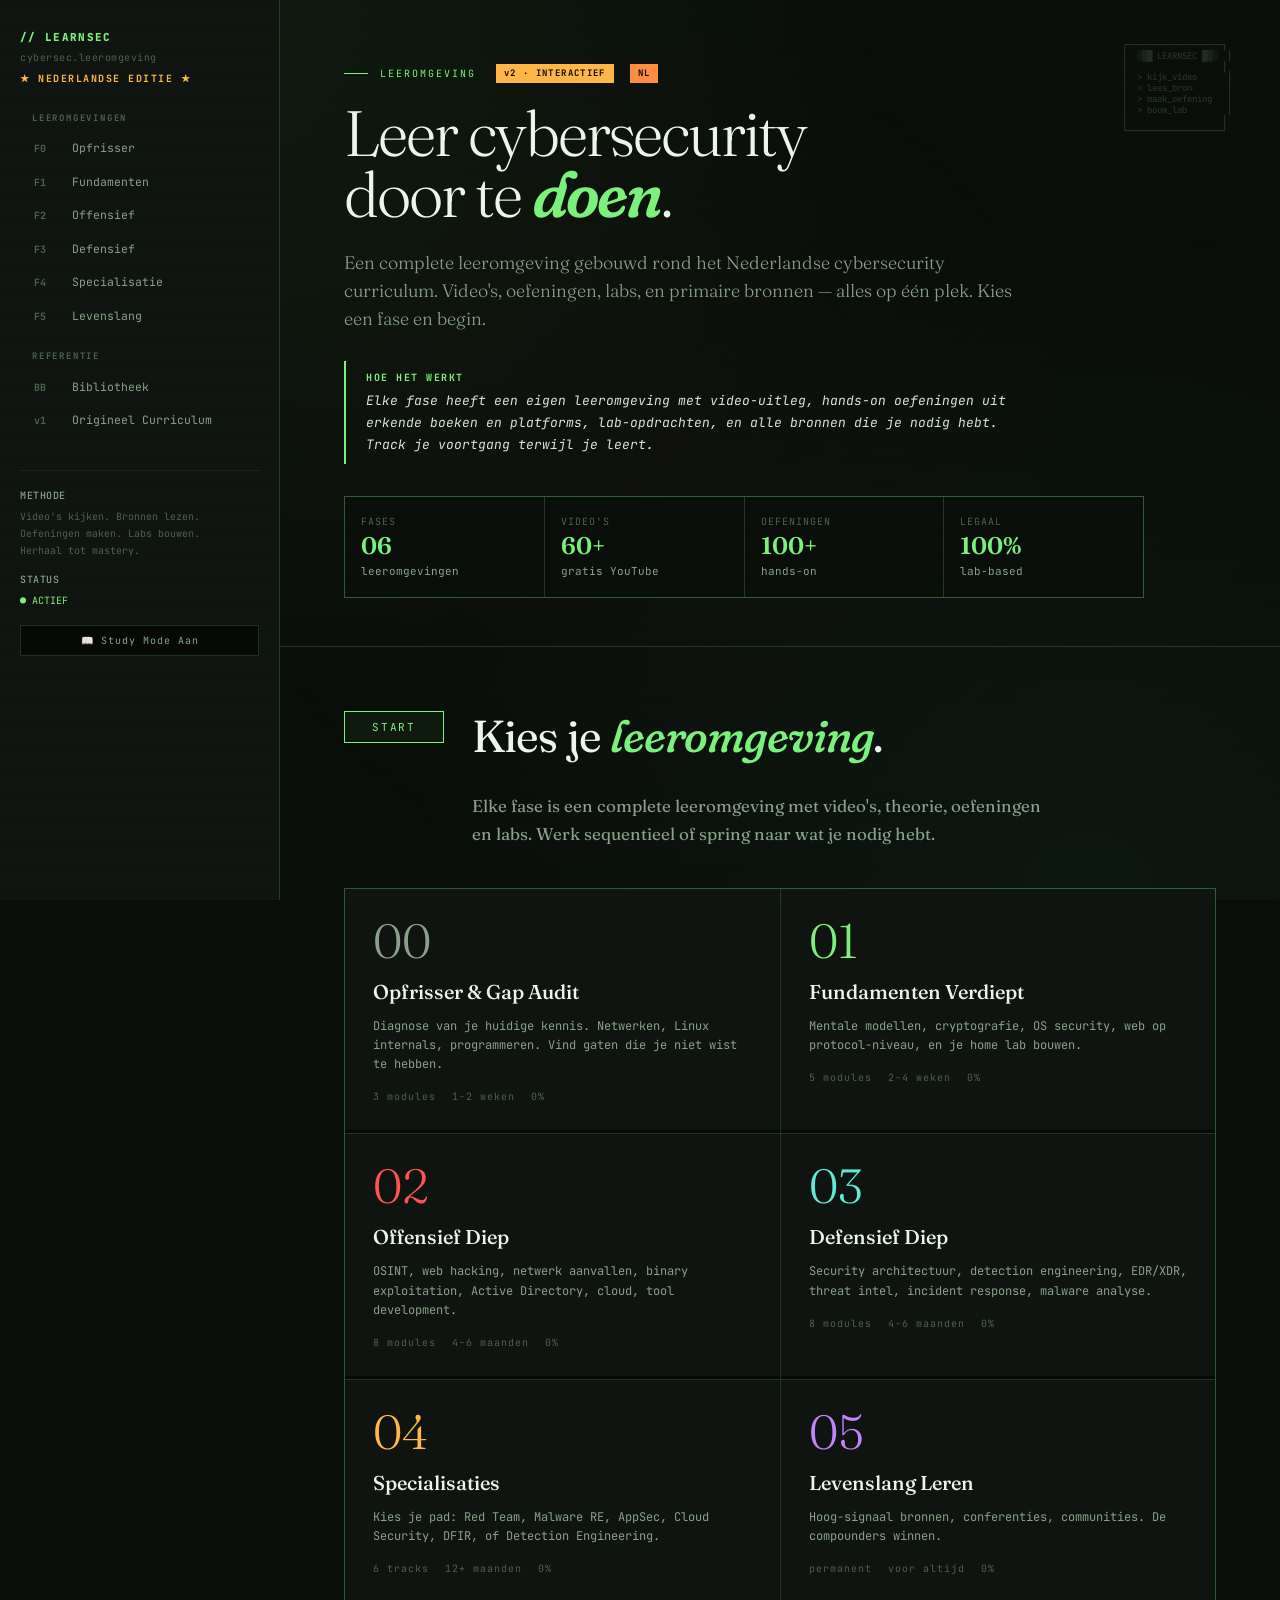
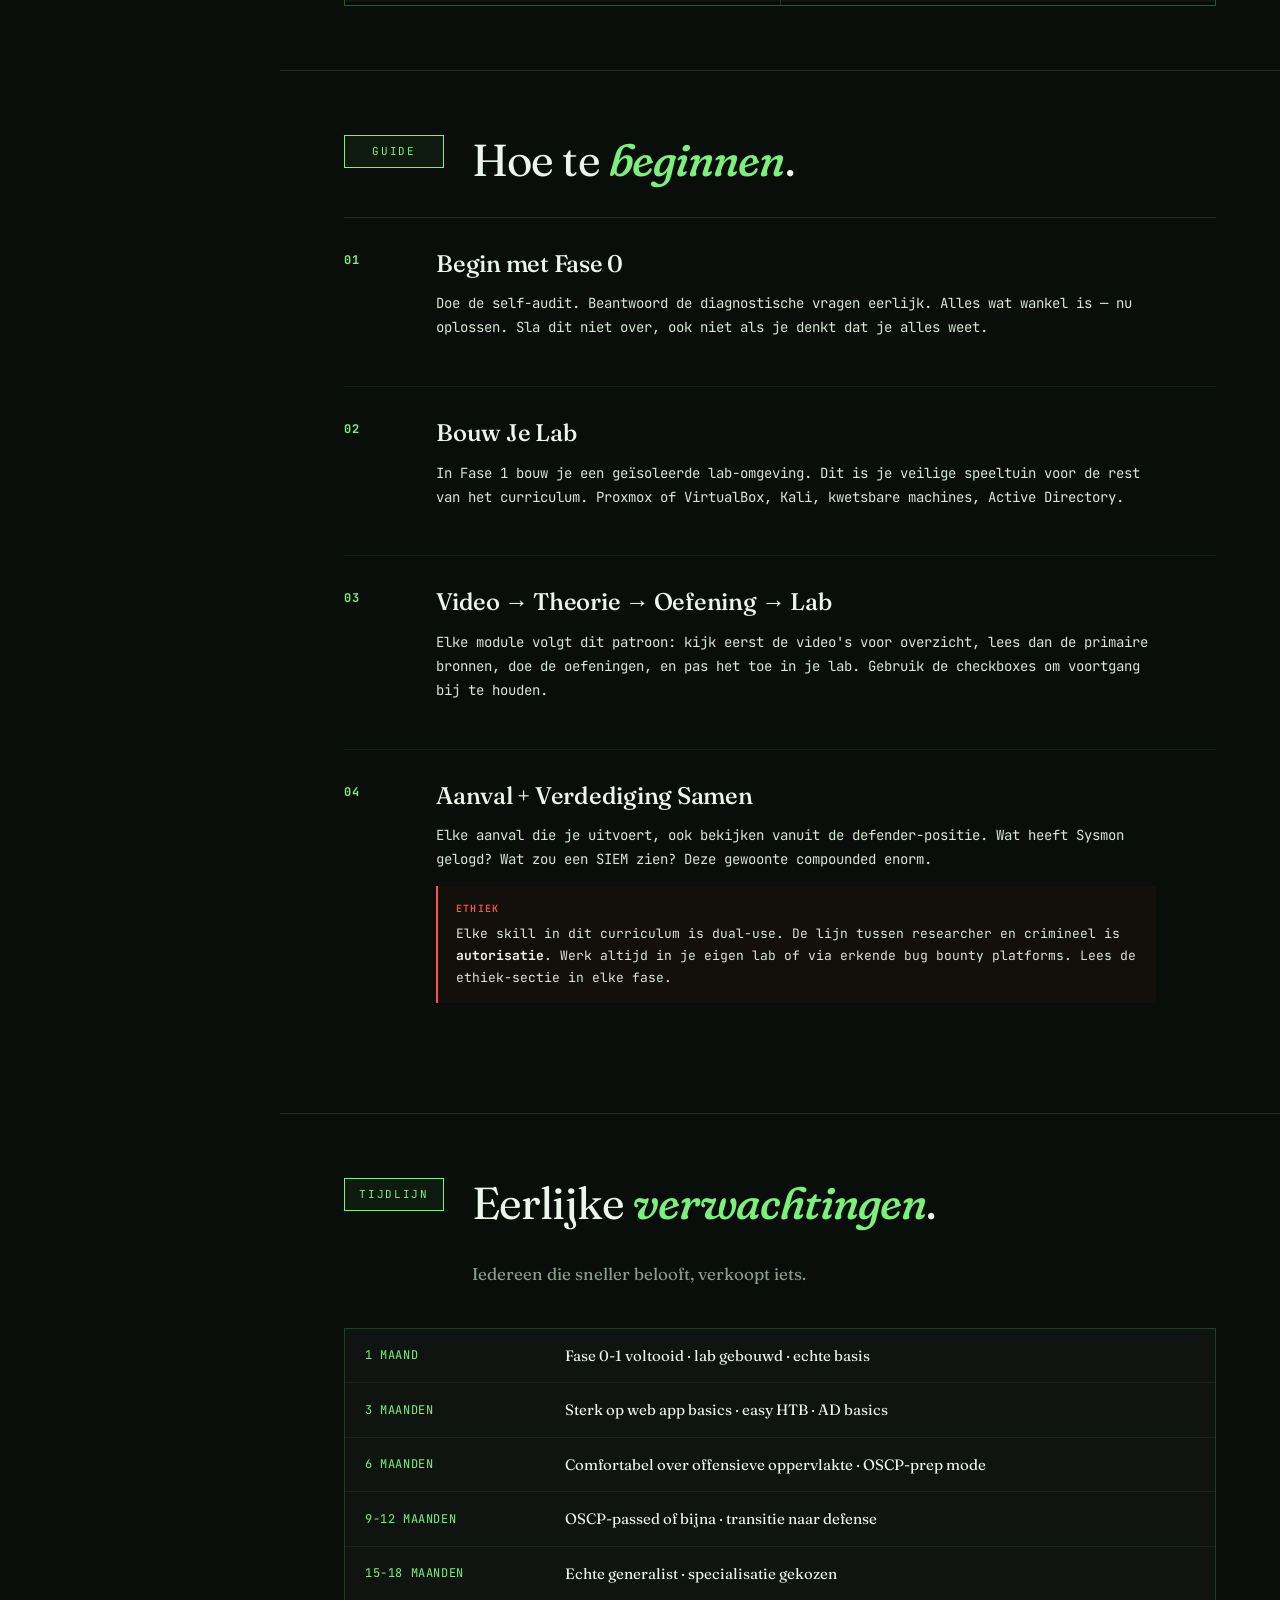
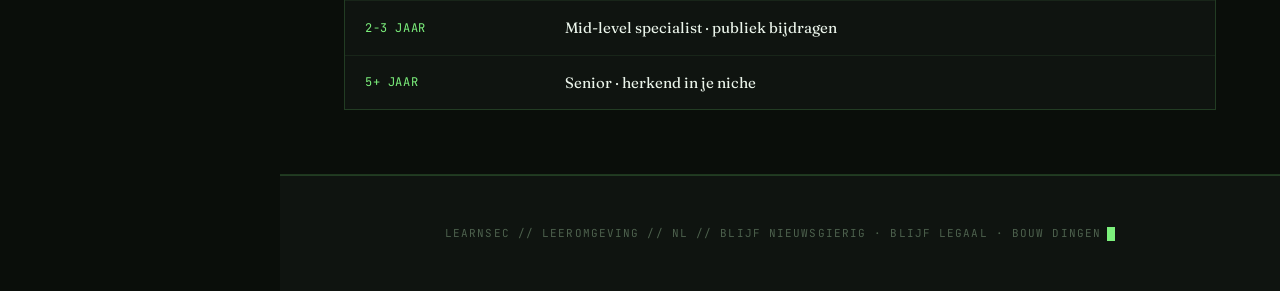
==== commit a59db962: "Add study mode theme and mobile responsive overhaul - New study mode toggle with warm indigo theme, " ====
--- a/index.html
+++ b/index.html
@@ -9,8 +9,12 @@
 <link rel="preconnect" href="https://fonts.gstatic.com" crossorigin>
 <link href="https://fonts.googleapis.com/css2?family=JetBrains+Mono:wght@300;400;500;700;800&family=Fraunces:opsz,wght,SOFT@9..144,300;9..144,400;9..144,600;9..144,800&display=swap" rel="stylesheet">
 <link rel="stylesheet" href="css/style.css">
+<script>try{if(localStorage.getItem('learnsec_study_mode')==='on')document.documentElement.setAttribute('data-study','on')}catch(e){}</script>
 </head>
 <body>
+
+<button class="hamburger-btn" aria-label="Menu" aria-expanded="false"><span class="bar"></span><span class="bar"></span><span class="bar"></span></button>
+<div class="sidebar-backdrop"></div>
 
 <div class="frame">
 
@@ -47,6 +51,7 @@
       <strong>STATUS</strong>
       <span style="color: var(--accent);">&#9679; ACTIEF</span>
     </div>
+    <button class="study-toggle-btn" aria-pressed="false">&#128214; Study Mode Aan</button>
   </aside>
 
   <main id="top">
@@ -244,5 +249,6 @@
 </div>
 
 <script src="js/progress.js"></script>
+<script src="js/study-mode.js"></script>
 </body>
 </html>
--- a/css/style.css
+++ b/css/style.css
@@ -1400,24 +1400,197 @@
 }
 
 /* ============================================================
+   STUDY MODE THEME
+   ============================================================ */
+
+html[data-study="on"] {
+  --bg: #1a1a2e;
+  --bg-elev: #1e1e34;
+  --bg-panel: #22223a;
+  --bg-deep: #14142a;
+  --bg-card: #1c1c32;
+  --ink: #e8e6e3;
+  --ink-bright: #f5f3f0;
+  --ink-dim: #b0aead;
+  --ink-faint: #6e6d6c;
+  --accent: #88c0ff;
+  --accent-hot: #ff7e7e;
+  --accent-amber: #ffc978;
+  --accent-cyan: #7edcd4;
+  --accent-violet: #c9a4fd;
+  --accent-orange: #ffa36e;
+  --rule: rgba(136, 192, 255, 0.18);
+  --rule-soft: rgba(136, 192, 255, 0.08);
+}
+
+html[data-study="on"] body {
+  font-size: 15px;
+  line-height: 1.85;
+}
+
+/* Disable scanlines, ambient glow, cursor blink in study mode */
+html[data-study="on"] body::before,
+html[data-study="on"] body::after {
+  display: none;
+}
+
+html[data-study="on"] footer .cursor {
+  animation: none;
+  opacity: 0.5;
+}
+
+html[data-study="on"] ::selection {
+  background: var(--accent);
+  color: var(--bg);
+}
+
+/* ============================================================
+   HAMBURGER BUTTON
+   ============================================================ */
+
+.hamburger-btn {
+  display: none;
+  position: fixed;
+  top: 12px;
+  left: 12px;
+  z-index: 1100;
+  width: 44px;
+  height: 44px;
+  background: var(--bg-elev);
+  border: 1px solid var(--rule);
+  color: var(--accent);
+  font-size: 20px;
+  cursor: pointer;
+  align-items: center;
+  justify-content: center;
+  line-height: 1;
+  padding: 0;
+  transition: background var(--transition), border-color var(--transition);
+}
+
+.hamburger-btn:hover {
+  background: var(--bg-panel);
+  border-color: var(--accent);
+}
+
+.hamburger-btn .bar {
+  display: block;
+  width: 20px;
+  height: 2px;
+  background: var(--accent);
+  margin: 4px auto;
+  transition: transform 0.2s ease, opacity 0.2s ease;
+}
+
+.hamburger-btn.is-open .bar:nth-child(1) {
+  transform: translateY(6px) rotate(45deg);
+}
+.hamburger-btn.is-open .bar:nth-child(2) {
+  opacity: 0;
+}
+.hamburger-btn.is-open .bar:nth-child(3) {
+  transform: translateY(-6px) rotate(-45deg);
+}
+
+/* Sidebar backdrop overlay */
+.sidebar-backdrop {
+  display: none;
+  position: fixed;
+  inset: 0;
+  background: rgba(0, 0, 0, 0.6);
+  z-index: 999;
+  opacity: 0;
+  transition: opacity 0.25s ease;
+}
+
+.sidebar-backdrop.active {
+  opacity: 1;
+}
+
+/* ============================================================
+   STUDY TOGGLE BUTTON
+   ============================================================ */
+
+.study-toggle-btn {
+  display: block;
+  width: 100%;
+  margin-top: 16px;
+  padding: 8px 12px;
+  background: var(--bg-deep);
+  border: 1px solid var(--rule);
+  color: var(--ink-dim);
+  font-family: var(--mono);
+  font-size: 10px;
+  letter-spacing: 0.1em;
+  cursor: pointer;
+  transition: all var(--transition);
+  text-align: center;
+}
+
+.study-toggle-btn:hover {
+  color: var(--accent);
+  border-color: var(--accent);
+  background: rgba(124, 240, 124, 0.05);
+}
+
+html[data-study="on"] .study-toggle-btn:hover {
+  background: rgba(136, 192, 255, 0.05);
+}
+
+/* ============================================================
    RESPONSIVE
    ============================================================ */
 
 @media (max-width: 1000px) {
-  .frame { grid-template-columns: 1fr; }
+  .hamburger-btn {
+    display: flex;
+  }
+
+  .sidebar-backdrop {
+    display: block;
+    pointer-events: none;
+  }
+
+  .sidebar-backdrop.active {
+    pointer-events: auto;
+  }
+
+  .frame {
+    grid-template-columns: 1fr;
+  }
 
   aside {
-    position: static;
-    height: auto;
-    padding: 20px;
+    position: fixed;
+    top: 0;
+    left: 0;
+    bottom: 0;
+    width: 280px;
+    height: 100vh;
+    z-index: 1000;
+    transform: translateX(-100%);
+    transition: transform 0.3s ease;
+    padding: 60px 20px 28px;
+    overflow-y: auto;
+  }
+
+  aside.sidebar-open {
+    transform: translateX(0);
+  }
+
+  aside nav {
     flex-direction: column;
+    gap: 2px;
   }
 
-  aside nav { flex-direction: row; flex-wrap: wrap; gap: 4px; }
-  aside nav a { padding: 4px 8px; font-size: 10px; border-left: none; border-bottom: 2px solid transparent; }
-  aside .nav-section-title { width: 100%; }
-
-  .hero { padding: 36px 20px; }
+  aside nav a {
+    min-height: 44px;
+    display: flex;
+    align-items: center;
+    padding: 8px 12px;
+    font-size: 12px;
+  }
+
+  .hero { padding: 60px 20px 36px; }
   .ascii-dec { display: none; }
   .hero-stats { grid-template-columns: repeat(2, 1fr); }
 
@@ -1430,7 +1603,21 @@
   .video-grid { grid-template-columns: 1fr; }
   .phase-grid { grid-template-columns: 1fr; }
   .tracks { grid-template-columns: 1fr; }
+  .books-grid { grid-template-columns: 1fr; }
+  .nl-context-cards { grid-template-columns: 1fr; }
   .timeline .row { grid-template-columns: 140px 1fr; }
+
+  .checklist li input[type="checkbox"] {
+    width: 24px;
+    height: 24px;
+    min-width: 24px;
+  }
+
+  .checklist li input[type="checkbox"]:checked::after {
+    top: 1px;
+    left: 4px;
+    font-size: 15px;
+  }
 
   footer { padding: 28px 20px; }
 }
@@ -1440,4 +1627,33 @@
   .hero .lede { font-size: 15px; }
   .hero-stats { grid-template-columns: 1fr; }
   .timeline .row { grid-template-columns: 1fr; gap: 4px; }
-}
+
+  section { padding: 28px 16px; }
+  .hero { padding: 56px 16px 28px; }
+
+  .exercise { padding: 14px 16px; }
+  .callout { padding: 12px 14px; }
+
+  .module .body h3 { font-size: 20px; }
+  .section-head h2 { font-size: 26px; }
+}
+
+@media (max-width: 480px) {
+  body { font-size: 13px; }
+
+  .hero h1 { font-size: 26px; }
+  .hero .lede { font-size: 14px; }
+  .hero .philosophy { font-size: 12px; }
+  .hero-stats .stat .v { font-size: 20px; }
+  .hero-stats .stat .k { font-size: 9px; }
+
+  section { padding: 24px 12px; }
+  .hero { padding: 52px 12px 24px; }
+
+  .module .body h3 { font-size: 18px; }
+  .section-head h2 { font-size: 22px; }
+
+  footer { padding: 20px 12px; font-size: 10px; }
+
+  html[data-study="on"] body { font-size: 14px; }
+}
